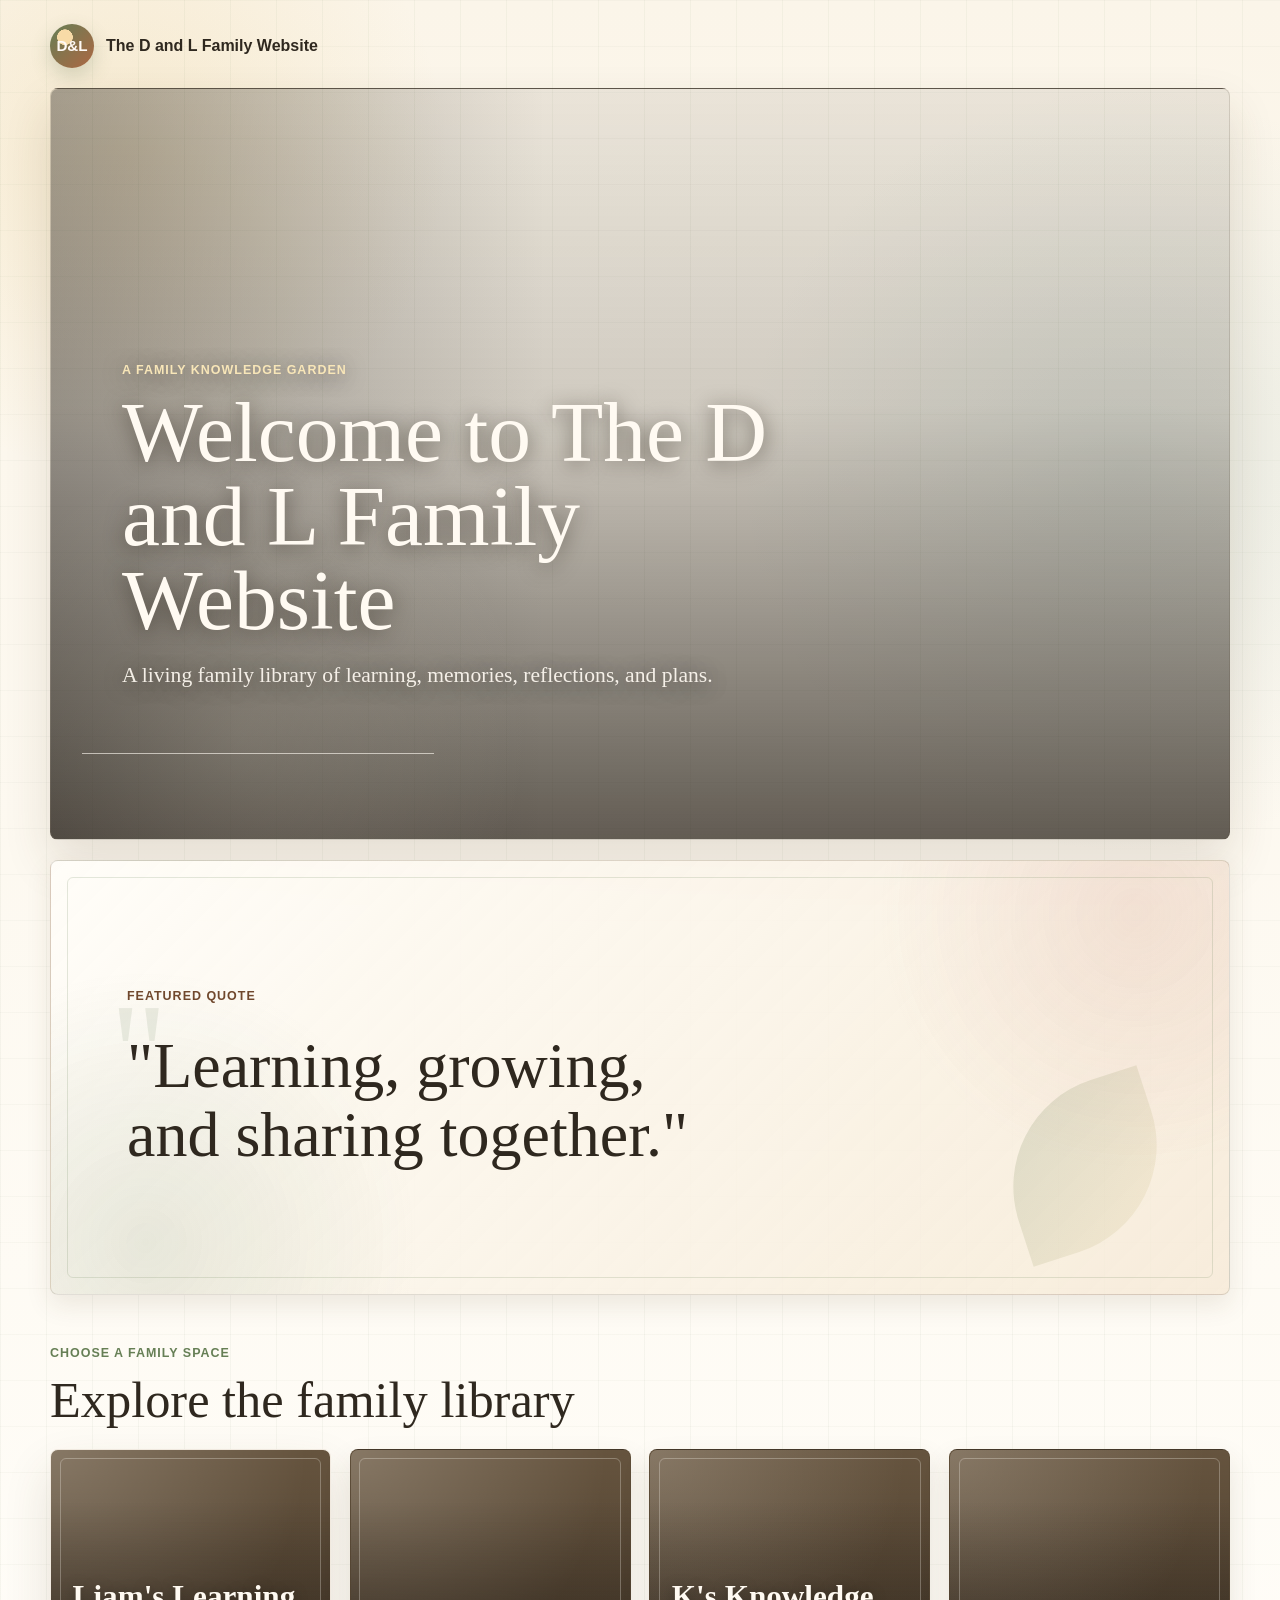
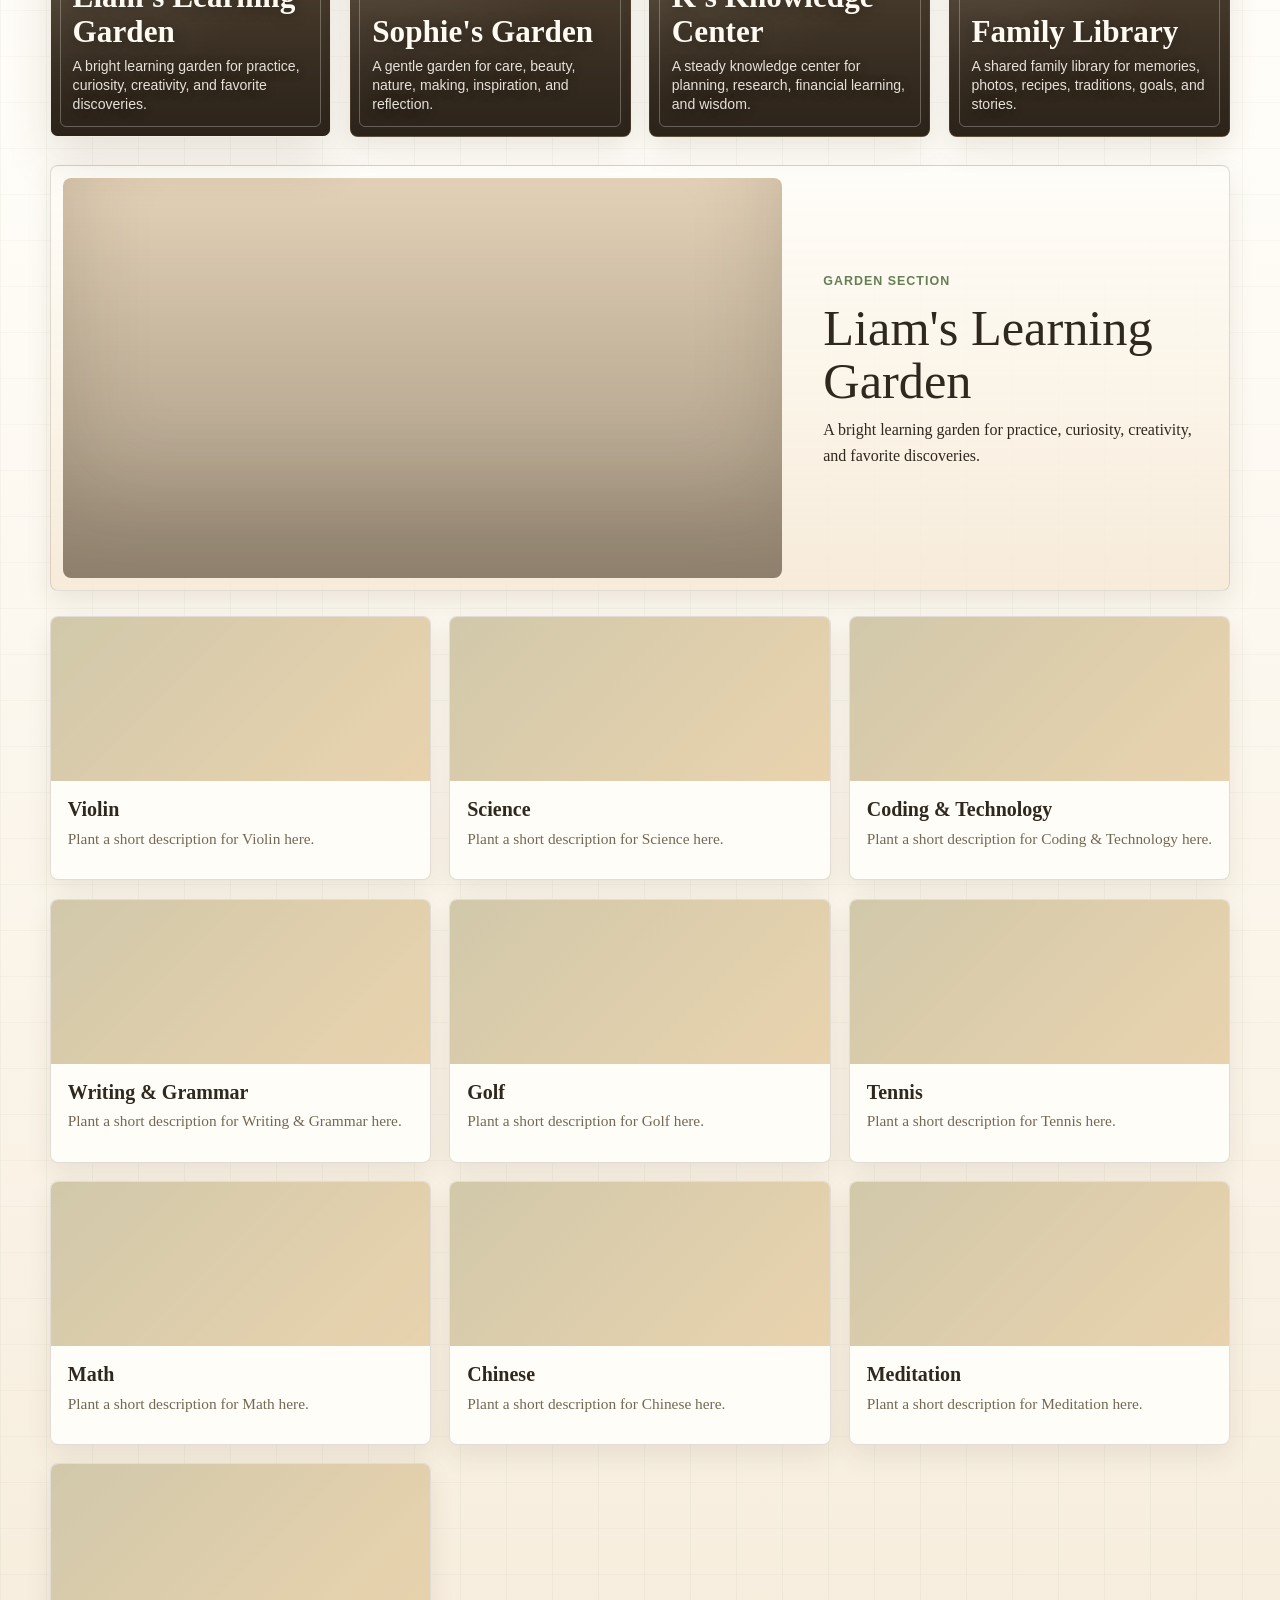
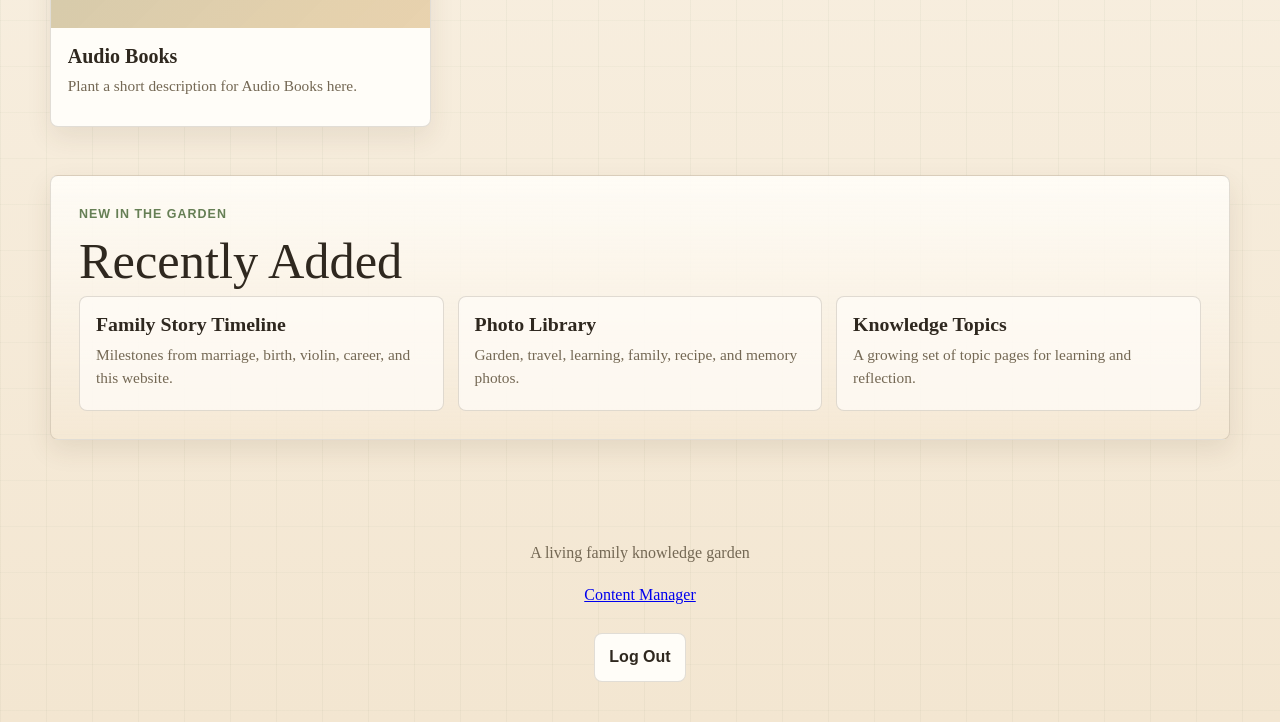
==== index.html @ f442ba1f "Add files via upload" ====
<!DOCTYPE html>
<html lang="en">
<head>
  <meta charset="UTF-8">
  <meta name="viewport" content="width=device-width, initial-scale=1.0">
  <title>The D and L Family Website</title>
  <link rel="stylesheet" href="styles.css">
  <link rel="stylesheet" href="auth.css">
  <script src="auth-config.js" defer></script>
  <script src="auth.js" defer></script>
</head>
<body class="auth-locked">
  <header class="site-header">
    <nav class="top-nav" aria-label="Main navigation">
      <a class="brand" href="#home" aria-label="The D and L Family Website home">
        <span class="brand-mark">D&L</span>
        <span>The D and L Family Website</span>
      </a>
      <button class="nav-toggle" type="button" aria-expanded="false" aria-controls="family-tabs">
        <span class="sr-only">Open family sections</span>
        <span></span>
        <span></span>
        <span></span>
      </button>
    </nav>

    <section class="hero photo-hero" id="home">
      <div class="hero-photo" id="home-hero-photo" role="img" aria-label="Family photo placeholder"></div>
      <div class="hero-copy">
        <p class="eyebrow">A family knowledge garden</p>
        <h1>Welcome to The D and L Family Website</h1>
        <p>
          A living family library of learning, memories, reflections, and plans.
        </p>
      </div>
    </section>
  </header>

  <main>
    <section class="home-notes" aria-label="Family homepage notes">
      <article class="quote-panel">
        <p class="eyebrow">Featured quote</p>
        <blockquote>
          "Learning, growing, and sharing together."
        </blockquote>
      </article>
    </section>

    <section class="family-panel" aria-labelledby="sections-title">
      <div class="section-heading">
        <p class="eyebrow">Choose a family space</p>
        <h2 id="sections-title">Explore the family library</h2>
      </div>

      <div class="tabs" id="family-tabs" role="tablist" aria-label="Family knowledge garden sections"></div>
      <div class="section-banner" id="section-banner">
        <div class="section-banner-photo" id="section-banner-photo" role="img" aria-label="Section image placeholder"></div>
        <div class="section-banner-copy">
          <p class="eyebrow">Garden section</p>
          <h2 id="section-banner-title"></h2>
          <p id="section-banner-intro"></p>
          <p class="section-privacy-note" id="section-banner-note" hidden></p>
        </div>
      </div>
      <div class="topic-grid" id="topic-grid" aria-live="polite"></div>
    </section>

    <section class="home-list-panel recent-panel" aria-labelledby="recent-title">
      <div>
        <p class="eyebrow">New in the garden</p>
        <h2 id="recent-title">Recently Added</h2>
      </div>
      <div class="home-list-grid">
        <article>
          <h3>Family Story Timeline</h3>
          <p>Milestones from marriage, birth, violin, career, and this website.</p>
        </article>
        <article>
          <h3>Photo Library</h3>
          <p>Garden, travel, learning, family, recipe, and memory photos.</p>
        </article>
        <article>
          <h3>Knowledge Topics</h3>
          <p>A growing set of topic pages for learning and reflection.</p>
        </article>
      </div>
    </section>

    <section class="detail-view" id="topic-detail" aria-live="polite" hidden>
      <button class="back-button" id="back-button" type="button">Back to the garden</button>
      <article class="detail-card">
        <div class="topic-detail-hero" id="topic-detail-hero" role="img" aria-label="Topic image placeholder"></div>
        <div class="topic-detail-intro">
          <p class="detail-owner" id="detail-owner"></p>
          <h2 id="detail-title"></h2>
          <p class="detail-updated" id="detail-updated"></p>
          <p id="detail-description"></p>
        </div>

        <div class="resource-layout">
          <section class="resource-section" aria-labelledby="videos-title">
            <h3 id="videos-title">Videos</h3>
            <div class="resource-grid" id="video-list"></div>
          </section>

          <section class="resource-section" aria-labelledby="rednote-title">
            <h3 id="rednote-title">RedNote / Xiaohongshu Posts</h3>
            <div class="resource-grid" id="rednote-list"></div>
          </section>

          <section class="resource-section" aria-labelledby="pdfs-title">
            <h3 id="pdfs-title">PDFs</h3>
            <div class="resource-grid" id="pdf-list"></div>
          </section>

          <section class="resource-section" aria-labelledby="photos-title">
            <h3 id="photos-title">Photos</h3>
            <div class="resource-grid" id="photo-list"></div>
          </section>

          <section class="resource-section" aria-labelledby="links-title">
            <h3 id="links-title">External Links</h3>
            <div class="resource-grid" id="link-list"></div>
          </section>

          <section class="resource-section timeline-section" id="timeline-section" aria-labelledby="timeline-title" hidden>
            <h3 id="timeline-title">Family Timeline</h3>
            <div class="timeline-list" id="timeline-list"></div>
          </section>

          <section class="resource-section notes-section" aria-labelledby="notes-title">
            <h3 id="notes-title">Personal Notes</h3>
            <div id="notes-list"></div>
          </section>
        </div>
      </article>
    </section>
  </main>

  <footer class="site-footer">
    <p>A living family knowledge garden</p>
    <p><a href="content-manager.html">Content Manager</a></p>
    <button class="logout-button" type="button" data-logout>Log Out</button>
  </footer>

  <script src="app.js"></script>
</body>
</html>
---- styles.css ----
:root {
  --bg: #fbf5e9;
  --surface: #fffdf8;
  --surface-soft: #f5e8d4;
  --ink: #2f281f;
  --muted: #746854;
  --accent: #ad6743;
  --accent-dark: #70482d;
  --leaf: #667f55;
  --moss: #9bad80;
  --pond: #779f9d;
  --blossom: #cf9289;
  --sun: #dfb65c;
  --line: rgba(72, 56, 37, 0.16);
  --shadow: 0 22px 48px rgba(76, 54, 31, 0.14);
  --shadow-soft: 0 10px 26px rgba(76, 54, 31, 0.1);
  --radius: 8px;
  --max-width: 1180px;
  --serif: Georgia, "Times New Roman", serif;
  --sans: "Segoe UI", Arial, sans-serif;
}

* {
  box-sizing: border-box;
}

html {
  scroll-behavior: smooth;
}

body {
  margin: 0;
  background:
    linear-gradient(90deg, rgba(102, 127, 85, 0.055) 1px, transparent 1px),
    linear-gradient(180deg, rgba(102, 127, 85, 0.04) 1px, transparent 1px),
    radial-gradient(circle at 10% 4%, rgba(223, 182, 92, 0.2), transparent 20rem),
    radial-gradient(circle at 88% 12%, rgba(119, 159, 157, 0.16), transparent 24rem),
    linear-gradient(180deg, #fbf5e9 0%, #fffdf8 44%, #f3e6d1 100%);
  background-size: 46px 46px, 46px 46px, auto, auto, auto;
  color: var(--ink);
  font-family: var(--serif);
  line-height: 1.65;
  text-rendering: optimizeLegibility;
}

button,
a {
  font: inherit;
}

button {
  cursor: pointer;
}

button:focus-visible,
a:focus-visible {
  outline: 3px solid rgba(223, 182, 92, 0.72);
  outline-offset: 3px;
}

.sr-only {
  position: absolute;
  width: 1px;
  height: 1px;
  padding: 0;
  margin: -1px;
  overflow: hidden;
  clip: rect(0, 0, 0, 0);
  white-space: nowrap;
  border: 0;
}

.site-header {
  padding: clamp(0.85rem, 2.5vw, 1.35rem);
}

.top-nav {
  width: min(100%, var(--max-width));
  margin: 0 auto;
  display: flex;
  align-items: center;
  justify-content: space-between;
  gap: 1rem;
}

.brand {
  display: inline-flex;
  align-items: center;
  gap: 0.75rem;
  color: var(--ink);
  font-family: var(--sans);
  font-weight: 800;
  text-decoration: none;
  letter-spacing: 0;
}

.brand-mark {
  display: grid;
  place-items: center;
  width: 2.75rem;
  height: 2.75rem;
  border-radius: 50%;
  background:
    radial-gradient(circle at 34% 30%, #f8dba7 0 18%, transparent 19%),
    linear-gradient(135deg, var(--leaf), var(--accent));
  color: #fffaf6;
  letter-spacing: 0;
  box-shadow: 0 8px 20px rgba(89, 112, 76, 0.24);
  font-family: var(--sans);
  font-size: 0.95rem;
}

.nav-toggle {
  display: none;
  width: 2.75rem;
  height: 2.75rem;
  border: 1px solid var(--line);
  border-radius: var(--radius);
  background: var(--surface);
  padding: 0.65rem;
}

.nav-toggle span:not(.sr-only) {
  display: block;
  height: 2px;
  margin: 0.26rem 0;
  background: var(--ink);
}

.hero {
  width: min(100%, var(--max-width));
  margin: clamp(0.75rem, 2vw, 1.25rem) auto 0;
  position: relative;
  padding: 0 0 clamp(2.25rem, 6vw, 3.4rem);
}

.photo-hero {
  min-height: clamp(32rem, 74vw, 47rem);
  display: grid;
  align-items: end;
}

.hero-photo {
  position: absolute;
  inset: 0 0 clamp(2.25rem, 6vw, 3.4rem);
  min-height: 100%;
  border: 1px solid var(--line);
  border-radius: var(--radius);
  background:
    linear-gradient(135deg, rgba(109, 138, 95, 0.26), rgba(229, 184, 95, 0.22)),
    linear-gradient(180deg, #f7ebd9, #fffdf8);
  background-position: center;
  background-size: cover;
  box-shadow: var(--shadow);
  overflow: hidden;
}

.hero-photo::after {
  content: "";
  position: absolute;
  inset: 0;
  background:
    linear-gradient(90deg, rgba(27, 22, 17, 0.32), transparent 42%),
    radial-gradient(circle at 16% 86%, rgba(255, 246, 226, 0.18), transparent 18rem);
  pointer-events: none;
}

.hero-copy {
  max-width: 880px;
  position: relative;
  z-index: 1;
  padding: clamp(2.1rem, 6vw, 4.5rem);
}

.hero-copy::before {
  content: "";
  position: absolute;
  inset: auto 0 clamp(1.2rem, 3vw, 2rem) clamp(1.2rem, 3vw, 2rem);
  width: min(22rem, 45vw);
  height: 1px;
  background: rgba(255, 250, 242, 0.62);
}

.eyebrow {
  margin: 0 0 0.65rem;
  color: var(--leaf);
  font-family: var(--sans);
  font-size: 0.78rem;
  font-weight: 800;
  letter-spacing: 0.08em;
  text-transform: uppercase;
}

h1,
h2,
h3,
p {
  margin-top: 0;
}

h1 {
  margin-bottom: 1rem;
  font-size: clamp(2.35rem, 7vw, 5.35rem);
  line-height: 0.98;
  max-width: 850px;
  font-weight: 500;
}

h2 {
  margin-bottom: 0.45rem;
  font-size: clamp(1.8rem, 5vw, 3.15rem);
  line-height: 1.05;
  font-weight: 500;
}

h3 {
  margin-bottom: 1rem;
  font-size: 1.24rem;
  line-height: 1.2;
  font-weight: 600;
}

.hero p:last-child,
.section-heading p:last-child {
  color: var(--muted);
  font-size: 1.05rem;
}

.photo-hero .eyebrow,
.photo-hero h1,
.photo-hero p {
  color: #fffaf2;
  text-shadow: 0 3px 20px rgba(35, 27, 18, 0.55);
}

.photo-hero .eyebrow {
  color: #f8e6b8;
}

.photo-hero p:last-child {
  max-width: 620px;
  color: rgba(255, 250, 242, 0.92);
  font-size: clamp(1.05rem, 2vw, 1.35rem);
  line-height: 1.55;
}

main {
  padding: 0 clamp(1rem, 3vw, 1.75rem) 3.75rem;
}

.family-panel,
.detail-view,
.home-notes,
.recent-panel {
  width: min(100%, var(--max-width));
  margin: 0 auto;
}

.home-notes {
  display: grid;
  gap: clamp(1rem, 2.6vw, 1.35rem);
  margin-bottom: clamp(2rem, 5vw, 3rem);
}

.quote-panel,
.home-list-panel {
  border: 1px solid var(--line);
  border-radius: var(--radius);
  background:
    linear-gradient(180deg, rgba(255, 253, 248, 0.92), rgba(245, 232, 212, 0.66));
  box-shadow: var(--shadow-soft);
}

.quote-panel {
  padding: clamp(2rem, 6vw, 4.75rem);
  position: relative;
  overflow: hidden;
  background:
    radial-gradient(circle at 92% 12%, rgba(207, 146, 137, 0.18), transparent 16rem),
    radial-gradient(circle at 8% 88%, rgba(102, 127, 85, 0.14), transparent 17rem),
    linear-gradient(135deg, rgba(255, 253, 248, 0.98), rgba(245, 232, 212, 0.78));
  min-height: clamp(18rem, 34vw, 28rem);
  display: grid;
  align-content: center;
}

.quote-panel::before {
  content: "";
  position: absolute;
  inset: clamp(0.7rem, 1.8vw, 1rem);
  border: 1px solid rgba(102, 127, 85, 0.18);
  border-radius: calc(var(--radius) - 2px);
  pointer-events: none;
}

.quote-panel::after {
  content: "";
  position: absolute;
  right: clamp(1.25rem, 5vw, 4rem);
  bottom: clamp(1rem, 4vw, 3rem);
  width: clamp(5.5rem, 14vw, 10rem);
  height: clamp(5.5rem, 14vw, 10rem);
  border-radius: 70% 0 70% 0;
  background:
    linear-gradient(135deg, rgba(102, 127, 85, 0.2), rgba(223, 182, 92, 0.1));
  transform: rotate(-18deg);
  pointer-events: none;
}

.quote-panel .eyebrow {
  margin-bottom: clamp(1rem, 2.5vw, 1.5rem);
  color: var(--accent-dark);
  position: relative;
  z-index: 1;
}

.quote-panel blockquote {
  margin: 0;
  max-width: 930px;
  color: var(--ink);
  font-size: clamp(2.05rem, 5vw, 4.35rem);
  line-height: 1.08;
  font-weight: 500;
  position: relative;
  z-index: 1;
  text-wrap: balance;
}

.quote-panel blockquote::before {
  content: "“";
  position: absolute;
  left: -0.12em;
  top: -0.34em;
  color: rgba(102, 127, 85, 0.12);
  font-size: 2.2em;
  line-height: 1;
  z-index: -1;
}

.quote-panel blockquote::before {
  content: "\"";
}

.home-list-panel {
  padding: clamp(1.15rem, 3vw, 1.75rem);
}

.recent-panel {
  margin-top: clamp(2rem, 5vw, 3rem);
}

.home-list-grid {
  display: grid;
  gap: 0.85rem;
}

.home-list-grid article {
  min-height: 7.2rem;
  padding: 1rem;
  border: 1px solid var(--line);
  border-radius: var(--radius);
  background: rgba(255, 253, 248, 0.72);
  transition: transform 180ms ease, box-shadow 180ms ease;
}

.home-list-grid article:hover {
  transform: translateY(-2px);
  box-shadow: 0 10px 20px rgba(76, 54, 31, 0.08);
}

.home-list-grid h3 {
  margin-bottom: 0.4rem;
}

.home-list-grid p {
  margin-bottom: 0;
  color: var(--muted);
  font-size: 0.96rem;
  line-height: 1.5;
}

.section-heading {
  margin-bottom: 1.35rem;
  max-width: 780px;
}

.tabs {
  display: grid;
  grid-template-columns: repeat(2, 1fr);
  gap: clamp(0.85rem, 2vw, 1.15rem);
  margin-bottom: clamp(1.25rem, 3vw, 1.8rem);
}

.section-banner {
  display: grid;
  gap: 1.05rem;
  margin-bottom: clamp(1.15rem, 3vw, 1.55rem);
  padding: 0.75rem;
  border: 1px solid var(--line);
  border-radius: var(--radius);
  background:
    linear-gradient(180deg, rgba(255, 253, 248, 0.94), rgba(245, 232, 212, 0.8));
  box-shadow: var(--shadow-soft);
}

.section-banner-photo {
  min-height: clamp(14rem, 34vw, 25rem);
  border-radius: var(--radius);
  background:
    linear-gradient(135deg, rgba(109, 138, 95, 0.24), rgba(229, 184, 95, 0.2)),
    #ead8bd;
  background-position: center;
  background-size: cover;
  box-shadow: inset 0 -80px 90px rgba(42, 32, 22, 0.18);
}

.section-banner-copy {
  padding: 0.35rem 0.35rem 0.5rem;
}

.section-banner-copy h2 {
  margin-bottom: 0.55rem;
}

.section-banner-copy p:last-child {
  color: var(--muted);
  margin-bottom: 0;
}

.section-privacy-note {
  margin-top: 1rem;
  padding: 0.85rem 1rem;
  border-left: 3px solid rgba(102, 127, 85, 0.5);
  background: rgba(255, 253, 248, 0.68);
  color: var(--muted);
  font-family: var(--sans);
  font-size: 0.94rem;
  line-height: 1.55;
}

.tab-button {
  min-height: clamp(13rem, 29vw, 18rem);
  border: 1px solid var(--line);
  border-radius: var(--radius);
  background:
    linear-gradient(145deg, rgba(255, 253, 248, 0.92), rgba(247, 235, 217, 0.72));
  background-color: #6d5a43;
  background-position: center;
  background-size: cover;
  color: #fffaf2;
  padding: clamp(1rem, 2.4vw, 1.35rem);
  position: relative;
  overflow: hidden;
  text-align: left;
  display: grid;
  align-content: end;
  box-shadow: 0 12px 28px rgba(76, 54, 31, 0.12);
  transition: transform 220ms ease, border-color 220ms ease, box-shadow 220ms ease, filter 220ms ease;
}

.tab-button::before {
  content: "";
  position: absolute;
  inset: 0;
  background:
    linear-gradient(180deg, transparent 18%, rgba(34, 27, 20, 0.7)),
    radial-gradient(circle at top left, rgba(255, 249, 239, 0.22), transparent 16rem);
  pointer-events: none;
}

.tab-button::after {
  content: "";
  position: absolute;
  inset: 0.55rem;
  border: 1px solid rgba(255, 250, 242, 0.28);
  border-radius: calc(var(--radius) - 2px);
  pointer-events: none;
}

.tab-button strong {
  display: block;
  position: relative;
  font-size: clamp(1.32rem, 2.5vw, 1.95rem);
  line-height: 1.1;
  text-shadow: 0 2px 14px rgba(0, 0, 0, 0.35);
  font-weight: 600;
}

.tab-button small {
  display: block;
  position: relative;
  margin-top: 0.5rem;
  color: rgba(255, 250, 242, 0.88);
  font-family: var(--sans);
  font-size: 0.88rem;
  line-height: 1.35;
  text-shadow: 0 2px 12px rgba(0, 0, 0, 0.35);
}

.tab-button:hover,
.tab-button:focus-visible {
  transform: translateY(-4px);
  box-shadow: var(--shadow);
  filter: saturate(1.05);
}

.tab-button.active {
  border-color: rgba(255, 249, 239, 0.92);
  box-shadow: var(--shadow);
}

.topic-grid {
  display: grid;
  gap: clamp(0.9rem, 2vw, 1.15rem);
  animation: fadeIn 260ms ease;
}

.topic-card,
.placeholder-card {
  border: 1px solid var(--line);
  border-radius: var(--radius);
  background: var(--surface);
}

.topic-card {
  width: 100%;
  min-height: 16.5rem;
  padding: 0;
  color: var(--ink);
  position: relative;
  overflow: hidden;
  text-align: left;
  display: grid;
  grid-template-rows: 10.25rem 1fr;
  box-shadow: 0 11px 26px rgba(76, 54, 31, 0.09);
  transition: transform 220ms ease, box-shadow 220ms ease, border-color 220ms ease;
}

.topic-card:hover,
.topic-card:focus-visible {
  transform: translateY(-5px);
  border-color: rgba(127, 151, 121, 0.55);
  box-shadow: var(--shadow);
}

.topic-card h3 {
  margin-bottom: 0.35rem;
  font-size: 1.25rem;
}

.topic-card p {
  margin: 0;
  color: var(--muted);
  font-size: 0.96rem;
  line-height: 1.5;
}

.topic-thumb {
  min-height: 10.25rem;
  background:
    linear-gradient(135deg, rgba(109, 138, 95, 0.2), rgba(229, 184, 95, 0.16)),
    #ead8bd;
  background-position: center;
  background-size: cover;
  transition: transform 280ms ease, filter 280ms ease;
}

.topic-card:hover .topic-thumb,
.topic-card:focus-visible .topic-thumb {
  transform: scale(1.035);
  filter: saturate(1.04);
}

.topic-copy {
  display: block;
  padding: 1rem 1.05rem 1.1rem;
}

.detail-view {
  margin-top: clamp(1.35rem, 3vw, 2rem);
  animation: slideUp 280ms ease;
}

.back-button {
  margin-bottom: 1rem;
  border: 1px solid var(--line);
  border-radius: var(--radius);
  background: #fffdf8;
  color: var(--ink);
  font-family: var(--sans);
  font-weight: 700;
  padding: 0.7rem 0.95rem;
  box-shadow: 0 8px 18px rgba(76, 54, 31, 0.08);
  transition: background 180ms ease, transform 180ms ease, box-shadow 180ms ease;
}

.back-button:hover,
.back-button:focus-visible {
  background: var(--surface-soft);
  transform: translateX(-3px);
  box-shadow: var(--shadow-soft);
}

.detail-card {
  border: 1px solid var(--line);
  border-radius: var(--radius);
  background:
    linear-gradient(180deg, rgba(255, 253, 248, 0.94), rgba(255, 249, 239, 0.9));
  box-shadow: var(--shadow);
  position: relative;
  overflow: hidden;
  padding: clamp(1rem, 4vw, 2.15rem);
}

.detail-card::before {
  content: "";
  position: absolute;
  inset: 0 auto 0 0;
  width: 0.45rem;
  background: linear-gradient(180deg, var(--leaf), var(--sun), var(--blossom));
}

.detail-card > * {
  position: relative;
}

.topic-detail-hero {
  min-height: clamp(16rem, 38vw, 30rem);
  margin: calc(clamp(1rem, 4vw, 2.15rem) * -1) calc(clamp(1rem, 4vw, 2.15rem) * -1) clamp(1.3rem, 3vw, 1.8rem);
  border-bottom: 1px solid var(--line);
  background:
    linear-gradient(135deg, rgba(109, 138, 95, 0.22), rgba(229, 184, 95, 0.16)),
    #ead8bd;
  background-position: center;
  background-size: cover;
  box-shadow: inset 0 -100px 110px rgba(42, 32, 22, 0.2);
}

.topic-detail-intro {
  max-width: 780px;
}

.detail-owner {
  color: var(--leaf);
  font-family: var(--sans);
  font-weight: 800;
  letter-spacing: 0.08em;
  text-transform: uppercase;
  margin-bottom: 0.35rem;
}

.detail-updated {
  margin: -0.15rem 0 0.85rem;
  color: var(--muted);
  font-family: var(--sans);
  font-size: 0.86rem;
  font-weight: 700;
  letter-spacing: 0.02em;
}

.resource-layout {
  display: grid;
  gap: clamp(1.05rem, 2.4vw, 1.35rem);
  margin-top: clamp(1.5rem, 4vw, 2.1rem);
}

.resource-section {
  padding-top: 1.1rem;
  border-top: 1px solid var(--line);
}

.resource-section h3 {
  display: inline-flex;
  align-items: center;
  gap: 0.5rem;
}

.resource-section h3::before {
  content: "";
  width: 0.85rem;
  height: 0.85rem;
  border-radius: 80% 0 80% 0;
  background: var(--moss);
  transform: rotate(-22deg);
}

.resource-grid {
  display: grid;
  gap: 0.9rem;
}

#photo-list {
  gap: 1rem;
}

.placeholder-card {
  min-height: 5.75rem;
  padding: 1rem;
  background:
    linear-gradient(180deg, #fffdf8 0%, #fff8ed 100%);
  position: relative;
  overflow: hidden;
  box-shadow: 0 8px 18px rgba(76, 54, 31, 0.07);
}

.placeholder-card strong {
  display: block;
  margin-bottom: 0.35rem;
}

.placeholder-card::after {
  content: "";
  position: absolute;
  right: -0.6rem;
  bottom: -0.75rem;
  width: 4rem;
  height: 4rem;
  border: 1px solid rgba(109, 138, 95, 0.16);
  border-radius: 50%;
}

.placeholder-card a {
  display: block;
  margin-top: 0.35rem;
  color: var(--accent-dark);
  font-weight: 700;
  overflow-wrap: anywhere;
}

.video-card {
  display: grid;
  gap: 0.75rem;
}

.video-frame {
  width: 100%;
  aspect-ratio: 16 / 9;
  border-radius: var(--radius);
  overflow: hidden;
  background: #2f2a22;
}

.video-frame iframe {
  width: 100%;
  height: 100%;
  border: 0;
  display: block;
}

.photo-card {
  display: grid;
  gap: 0.65rem;
}

.photo-card img {
  width: 100%;
  aspect-ratio: 4 / 3;
  object-fit: cover;
  border-radius: var(--radius);
  border: 1px solid var(--line);
}

.gallery-card {
  min-height: auto;
  padding: 0.72rem;
  border: 1px solid var(--line);
  border-radius: var(--radius);
  background: #fffdf8;
  box-shadow: 0 12px 24px rgba(91, 67, 38, 0.09);
  transition: transform 200ms ease, box-shadow 200ms ease;
}

.gallery-card:hover {
  transform: translateY(-3px);
  box-shadow: var(--shadow-soft);
}

.gallery-card img {
  aspect-ratio: 5 / 4;
}

.placeholder-label {
  display: block;
  color: var(--muted);
  font-family: var(--sans);
  font-size: 0.9rem;
}

.notes-list {
  display: grid;
  gap: 0.75rem;
  margin: 0;
  padding-left: 1.15rem;
}

.notes-list li::marker {
  color: var(--leaf);
}

.timeline-list {
  display: grid;
  gap: 0.85rem;
}

.timeline-item {
  display: grid;
  grid-template-columns: 4.25rem 1fr;
  gap: 0.9rem;
  align-items: start;
  padding: 0.95rem;
  border: 1px solid var(--line);
  border-radius: var(--radius);
  background: rgba(255, 253, 248, 0.78);
  box-shadow: 0 8px 18px rgba(76, 54, 31, 0.06);
}

.timeline-item time {
  color: var(--accent-dark);
  font-family: var(--sans);
  font-weight: 800;
}

.timeline-item p {
  margin: 0;
}

.site-footer {
  padding: 2.5rem 1rem;
  color: var(--muted);
  text-align: center;
}

.is-fading {
  animation: fadeIn 220ms ease;
}

@keyframes fadeIn {
  from {
    opacity: 0;
    transform: translateY(6px);
  }

  to {
    opacity: 1;
    transform: translateY(0);
  }
}

@keyframes slideUp {
  from {
    opacity: 0;
    transform: translateY(14px);
  }

  to {
    opacity: 1;
    transform: translateY(0);
  }
}

@media (min-width: 620px) {
  .site-header {
    padding: 1.25rem 1.5rem;
  }

  main {
    padding-inline: 1.5rem;
  }

  .topic-grid {
    grid-template-columns: repeat(2, minmax(0, 1fr));
  }

  .resource-grid {
    grid-template-columns: repeat(2, minmax(0, 1fr));
  }

  #photo-list {
    grid-template-columns: repeat(2, minmax(0, 1fr));
  }

  .home-list-grid {
    grid-template-columns: repeat(3, minmax(0, 1fr));
  }
}

@media (min-width: 920px) {
  .site-header {
    padding-top: 1.5rem;
  }

  .tabs {
    grid-template-columns: repeat(4, minmax(0, 1fr));
  }

  .topic-grid {
    grid-template-columns: repeat(3, minmax(0, 1fr));
  }

  .section-banner {
    grid-template-columns: minmax(0, 1.55fr) minmax(20rem, 0.9fr);
    align-items: stretch;
  }

  .section-banner-copy {
    display: grid;
    align-content: center;
    padding: 1.5rem;
  }

  .resource-layout {
    grid-template-columns: repeat(2, minmax(0, 1fr));
  }

  #photo-list {
    grid-template-columns: repeat(3, minmax(0, 1fr));
  }

  .notes-section,
  .timeline-section {
    grid-column: 1 / -1;
  }
}

@media (max-width: 540px) {
  body {
    background-size: 34px 34px, 34px 34px, auto, auto, auto;
  }

  .brand span:last-child {
    max-width: 11.5rem;
    line-height: 1.2;
  }

  .photo-hero {
    min-height: 30rem;
  }

  .hero {
    padding-bottom: 2.2rem;
  }

  .hero-photo {
    bottom: 2.2rem;
    min-height: 100%;
  }

  .hero-copy {
    padding: 1.35rem;
  }

  .hero-copy::before {
    left: 1.35rem;
    bottom: 0.85rem;
    width: 12rem;
  }

  .quote-panel {
    min-height: 17rem;
    padding: 1.6rem;
  }

  .quote-panel blockquote {
    font-size: clamp(1.9rem, 10vw, 3rem);
  }

  h1 {
    font-size: clamp(2.1rem, 13vw, 3.65rem);
  }

  .tabs {
    grid-template-columns: 1fr;
  }

  .tab-button {
    min-height: 13rem;
  }

  .tab-button small {
    max-width: 18rem;
  }

  .timeline-item {
    grid-template-columns: 1fr;
    gap: 0.25rem;
  }

  .topic-card {
    min-height: 15.5rem;
    grid-template-rows: 9.6rem 1fr;
  }

  .topic-thumb {
    min-height: 9.6rem;
  }

  .section-banner {
    padding: 0.6rem;
  }

  .section-banner-photo {
    min-height: 13rem;
  }

  .topic-detail-hero {
    min-height: 15rem;
  }
}

@media (min-width: 620px) and (max-width: 919px) {
  .tabs {
    grid-template-columns: repeat(2, minmax(0, 1fr));
  }

  .tab-button {
    min-height: 15rem;
  }

  .section-banner {
    grid-template-columns: minmax(0, 1.2fr) minmax(15rem, 0.9fr);
    align-items: stretch;
  }

  .section-banner-copy {
    display: grid;
    align-content: center;
    padding: 1.1rem;
  }
}

@media (prefers-reduced-motion: reduce) {
  *,
  *::before,
  *::after {
    scroll-behavior: auto !important;
    animation-duration: 1ms !important;
    transition-duration: 1ms !important;
  }
}
---- auth.css ----
body.auth-locked > *:not(.password-gate) {
  display: none !important;
}

.password-gate {
  min-height: 100vh;
  display: grid;
  place-items: center;
  padding: 1.25rem;
  background:
    radial-gradient(circle at 12% 12%, rgba(223, 182, 92, 0.18), transparent 18rem),
    radial-gradient(circle at 88% 18%, rgba(102, 127, 85, 0.16), transparent 22rem),
    linear-gradient(180deg, #fbf5e9 0%, #fffdf8 52%, #f3e6d1 100%);
  color: #2f281f;
  font-family: Georgia, "Times New Roman", serif;
}

.password-card {
  width: min(100%, 28rem);
  border: 1px solid rgba(72, 56, 37, 0.16);
  border-radius: 8px;
  background: rgba(255, 253, 248, 0.94);
  box-shadow: 0 22px 48px rgba(76, 54, 31, 0.14);
  padding: clamp(1.4rem, 5vw, 2.25rem);
}

.password-card h1 {
  margin: 0 0 0.75rem;
  font-size: clamp(1.8rem, 7vw, 2.7rem);
  font-weight: 500;
  line-height: 1.05;
}

.password-card p {
  margin: 0 0 1.1rem;
  color: #746854;
  line-height: 1.55;
}

.password-card label {
  display: grid;
  gap: 0.45rem;
  color: #2f281f;
  font-family: "Segoe UI", Arial, sans-serif;
  font-weight: 800;
}

.password-card input {
  width: 100%;
  border: 1px solid rgba(72, 56, 37, 0.18);
  border-radius: 8px;
  background: #fffdf8;
  color: #2f281f;
  font: inherit;
  padding: 0.85rem;
}

.password-card button {
  width: 100%;
  margin-top: 1rem;
  border: 1px solid rgba(72, 56, 37, 0.16);
  border-radius: 8px;
  background: #667f55;
  color: #fffaf2;
  cursor: pointer;
  font-family: "Segoe UI", Arial, sans-serif;
  font-weight: 800;
  padding: 0.9rem 1rem;
}

.logout-button {
  border: 1px solid rgba(72, 56, 37, 0.16);
  border-radius: 8px;
  background: #fffdf8;
  color: #2f281f;
  cursor: pointer;
  font-family: "Segoe UI", Arial, sans-serif;
  font-weight: 800;
  margin-top: 0.5rem;
  padding: 0.65rem 0.9rem;
}

.logout-button:hover,
.logout-button:focus-visible {
  background: #f5e8d4;
}

.password-error {
  min-height: 1.4rem;
  margin-top: 0.8rem !important;
  color: #ad6743 !important;
  font-family: "Segoe UI", Arial, sans-serif;
  font-size: 0.92rem;
  font-weight: 800;
}
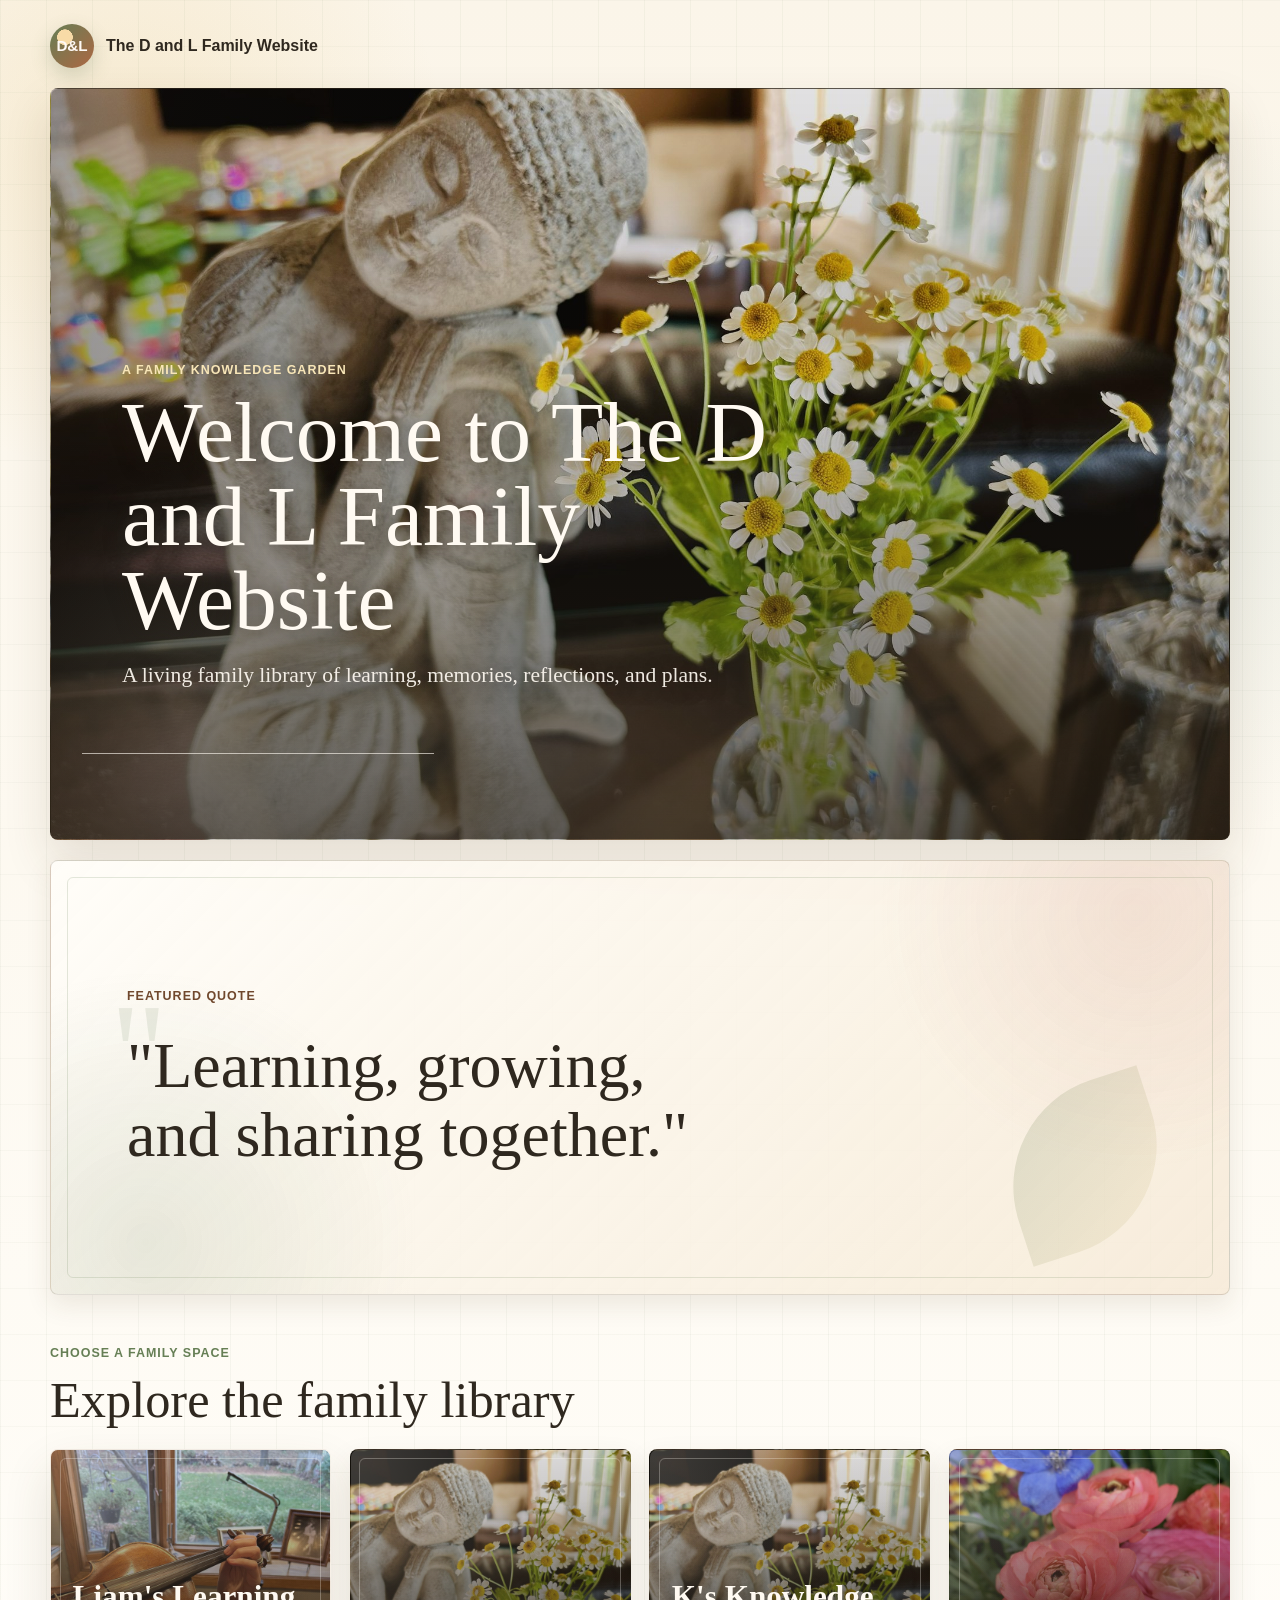
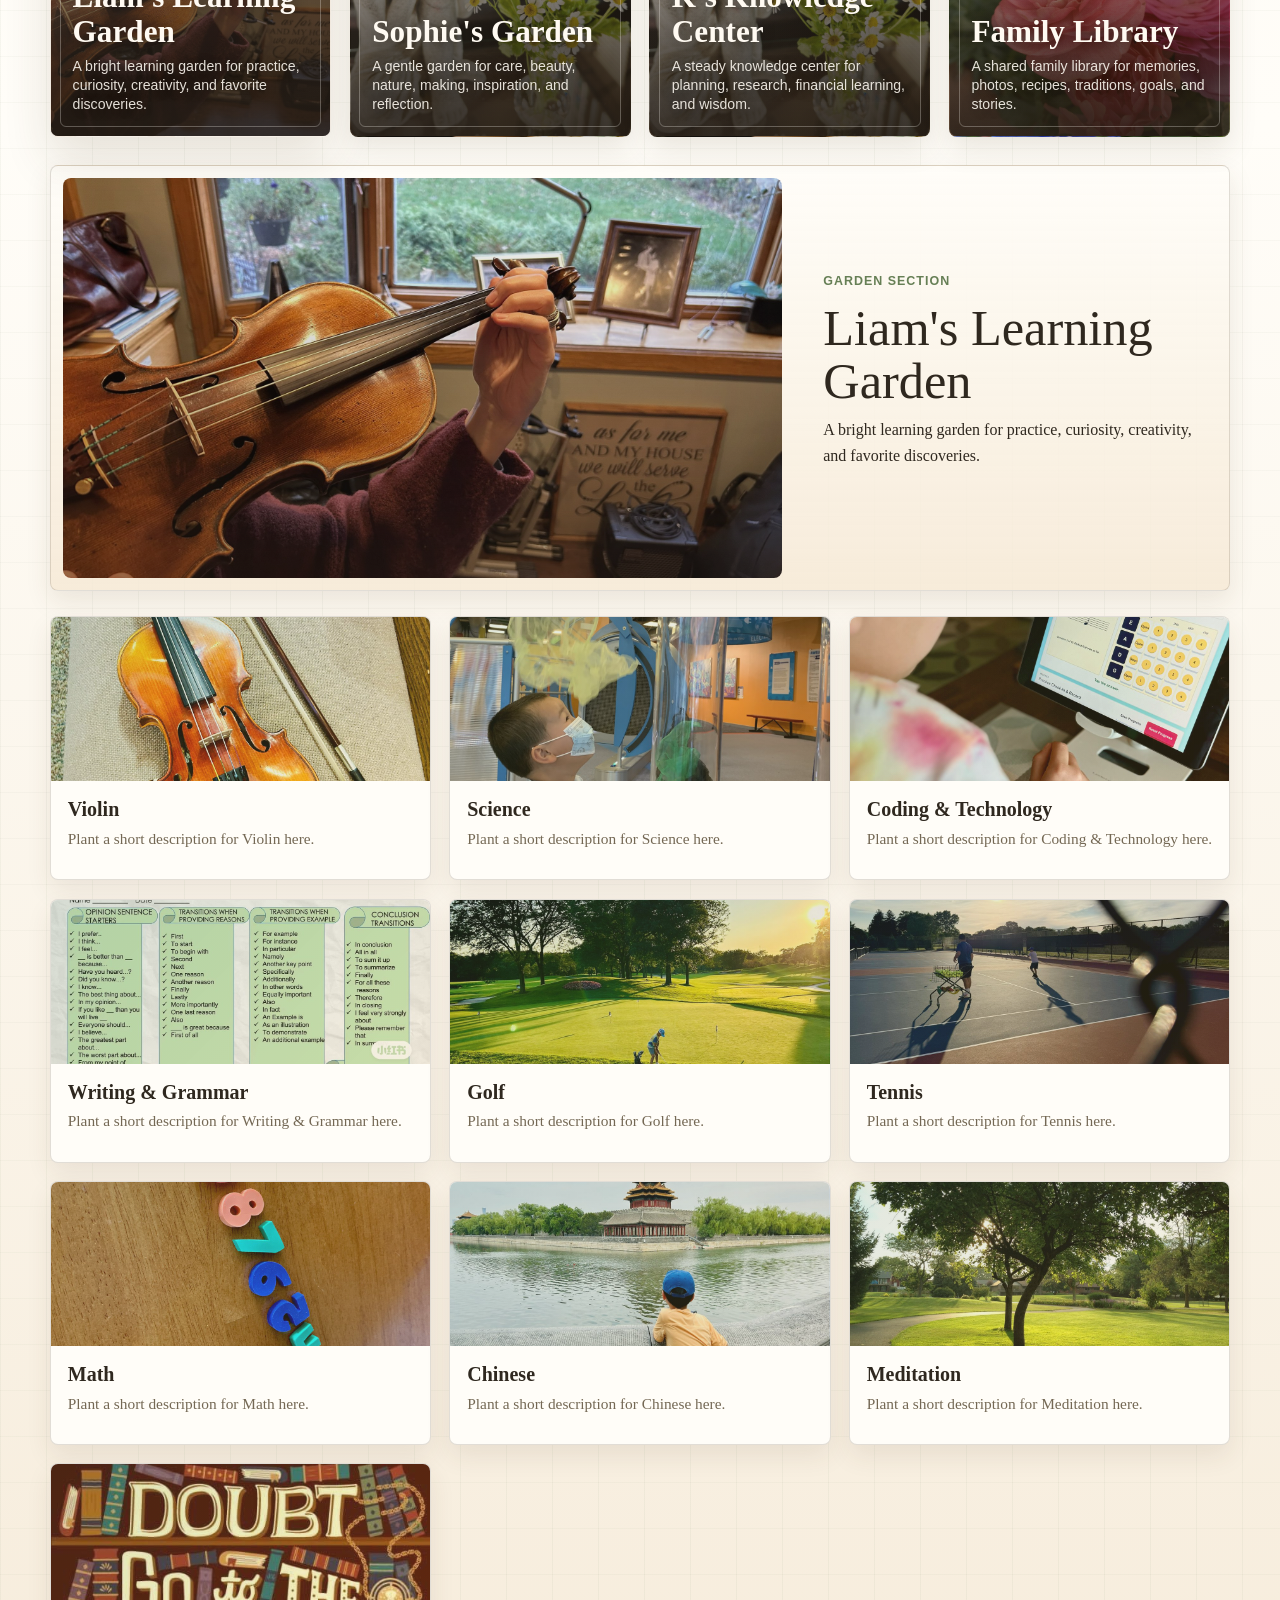
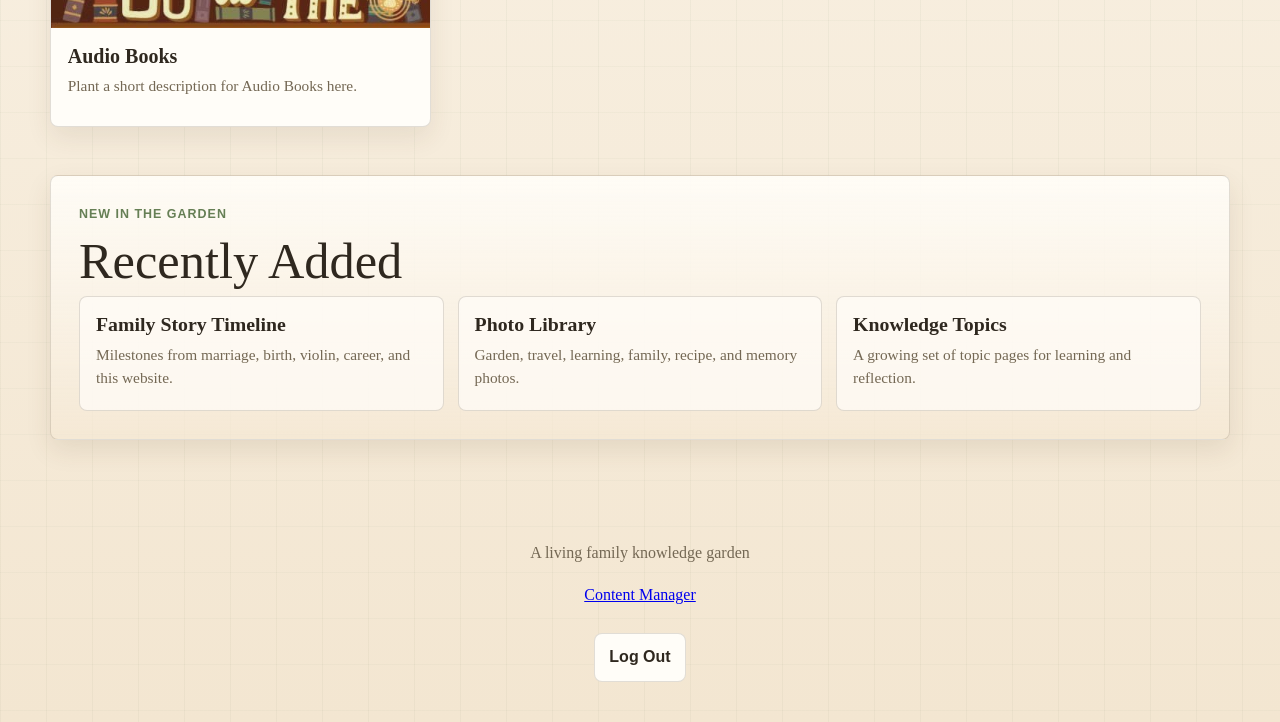
==== commit 03e53bf7: "Add files via upload" ====
--- a/index.html
+++ b/index.html
@@ -95,6 +95,9 @@
           <h2 id="detail-title"></h2>
           <p class="detail-updated" id="detail-updated"></p>
           <p id="detail-description"></p>
+          <p class="under-construction-note" id="under-construction-note" hidden>
+            This garden bed is still growing. More content will be added soon.
+          </p>
         </div>
 
         <div class="resource-layout">
--- a/styles.css
+++ b/styles.css
@@ -438,6 +438,19 @@
   line-height: 1.55;
 }
 
+.under-construction-note {
+  margin: 1rem 0 0;
+  padding: 0.9rem 1rem;
+  border: 1px solid rgba(102, 127, 85, 0.2);
+  border-left: 3px solid rgba(173, 103, 67, 0.45);
+  border-radius: var(--radius);
+  background: rgba(245, 232, 212, 0.52);
+  color: var(--muted);
+  font-family: var(--sans);
+  font-size: 0.95rem;
+  line-height: 1.55;
+}
+
 .tab-button {
   min-height: clamp(13rem, 29vw, 18rem);
   border: 1px solid var(--line);
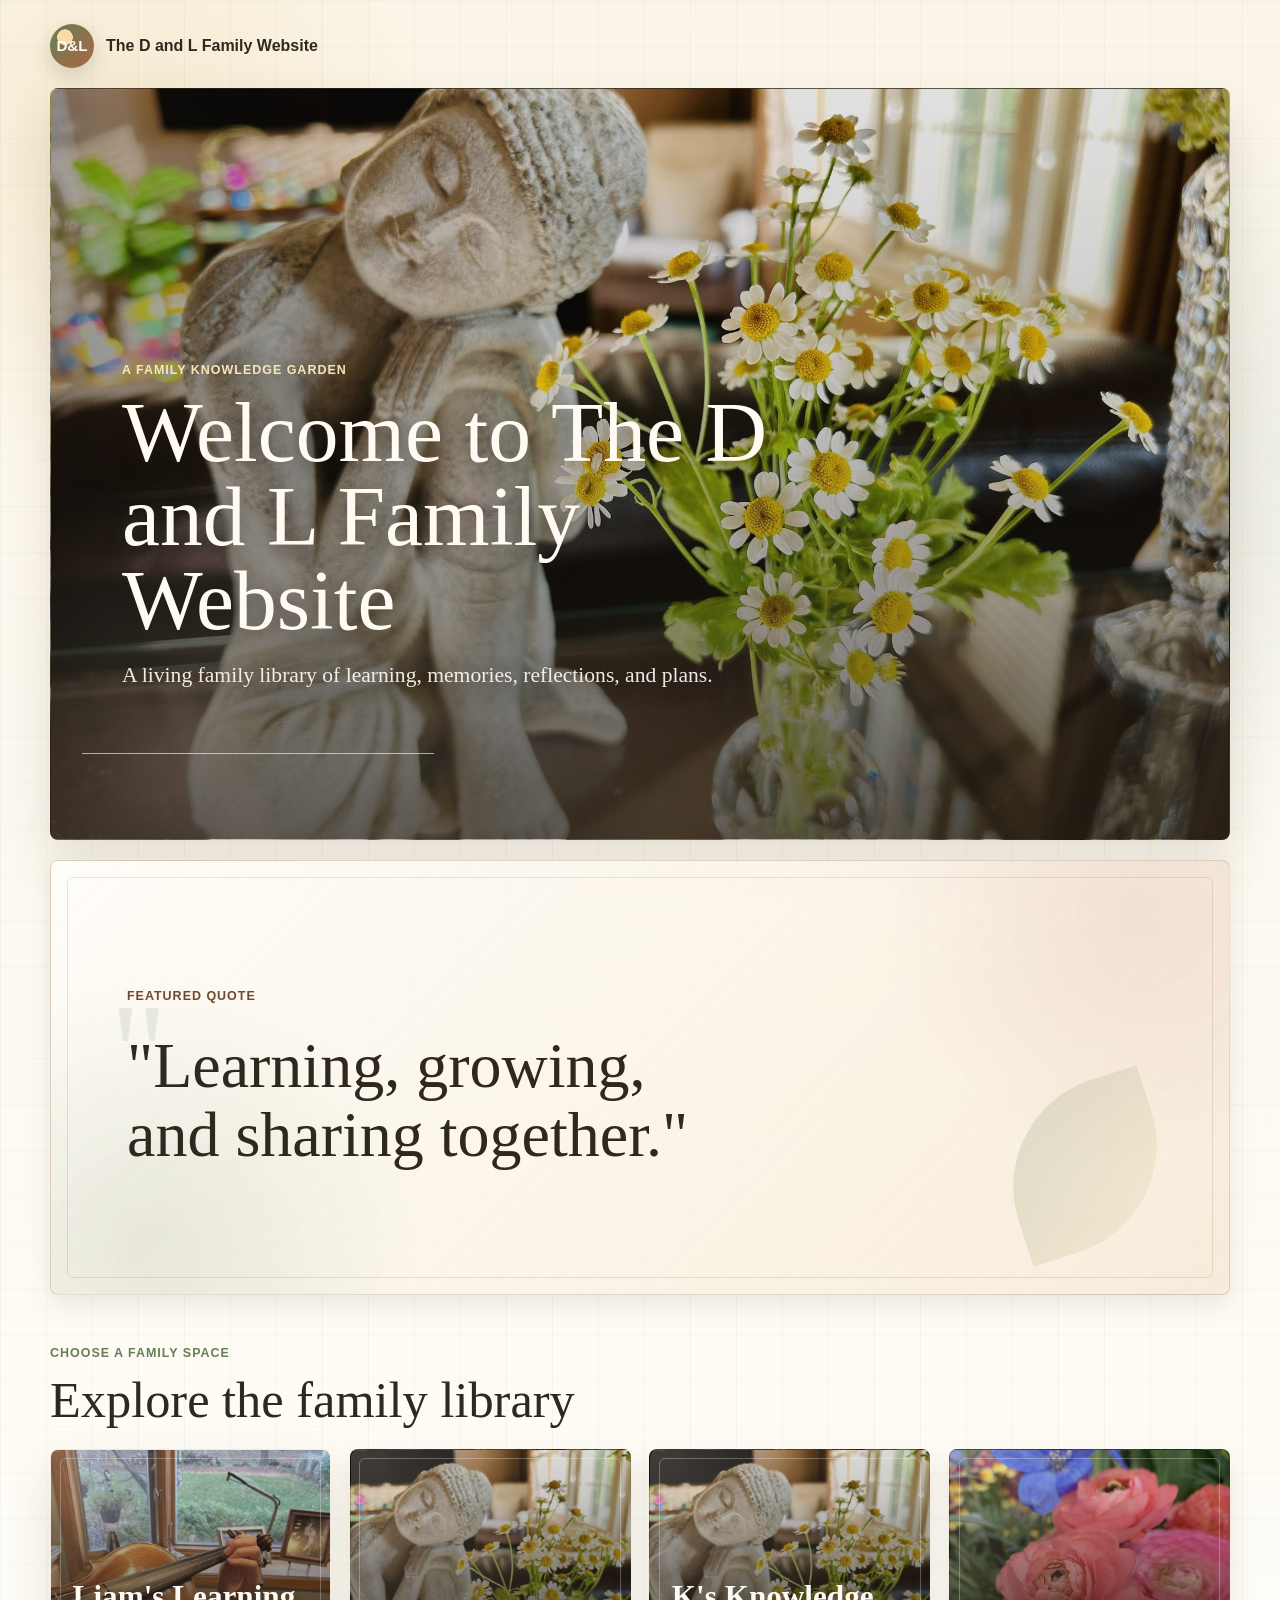
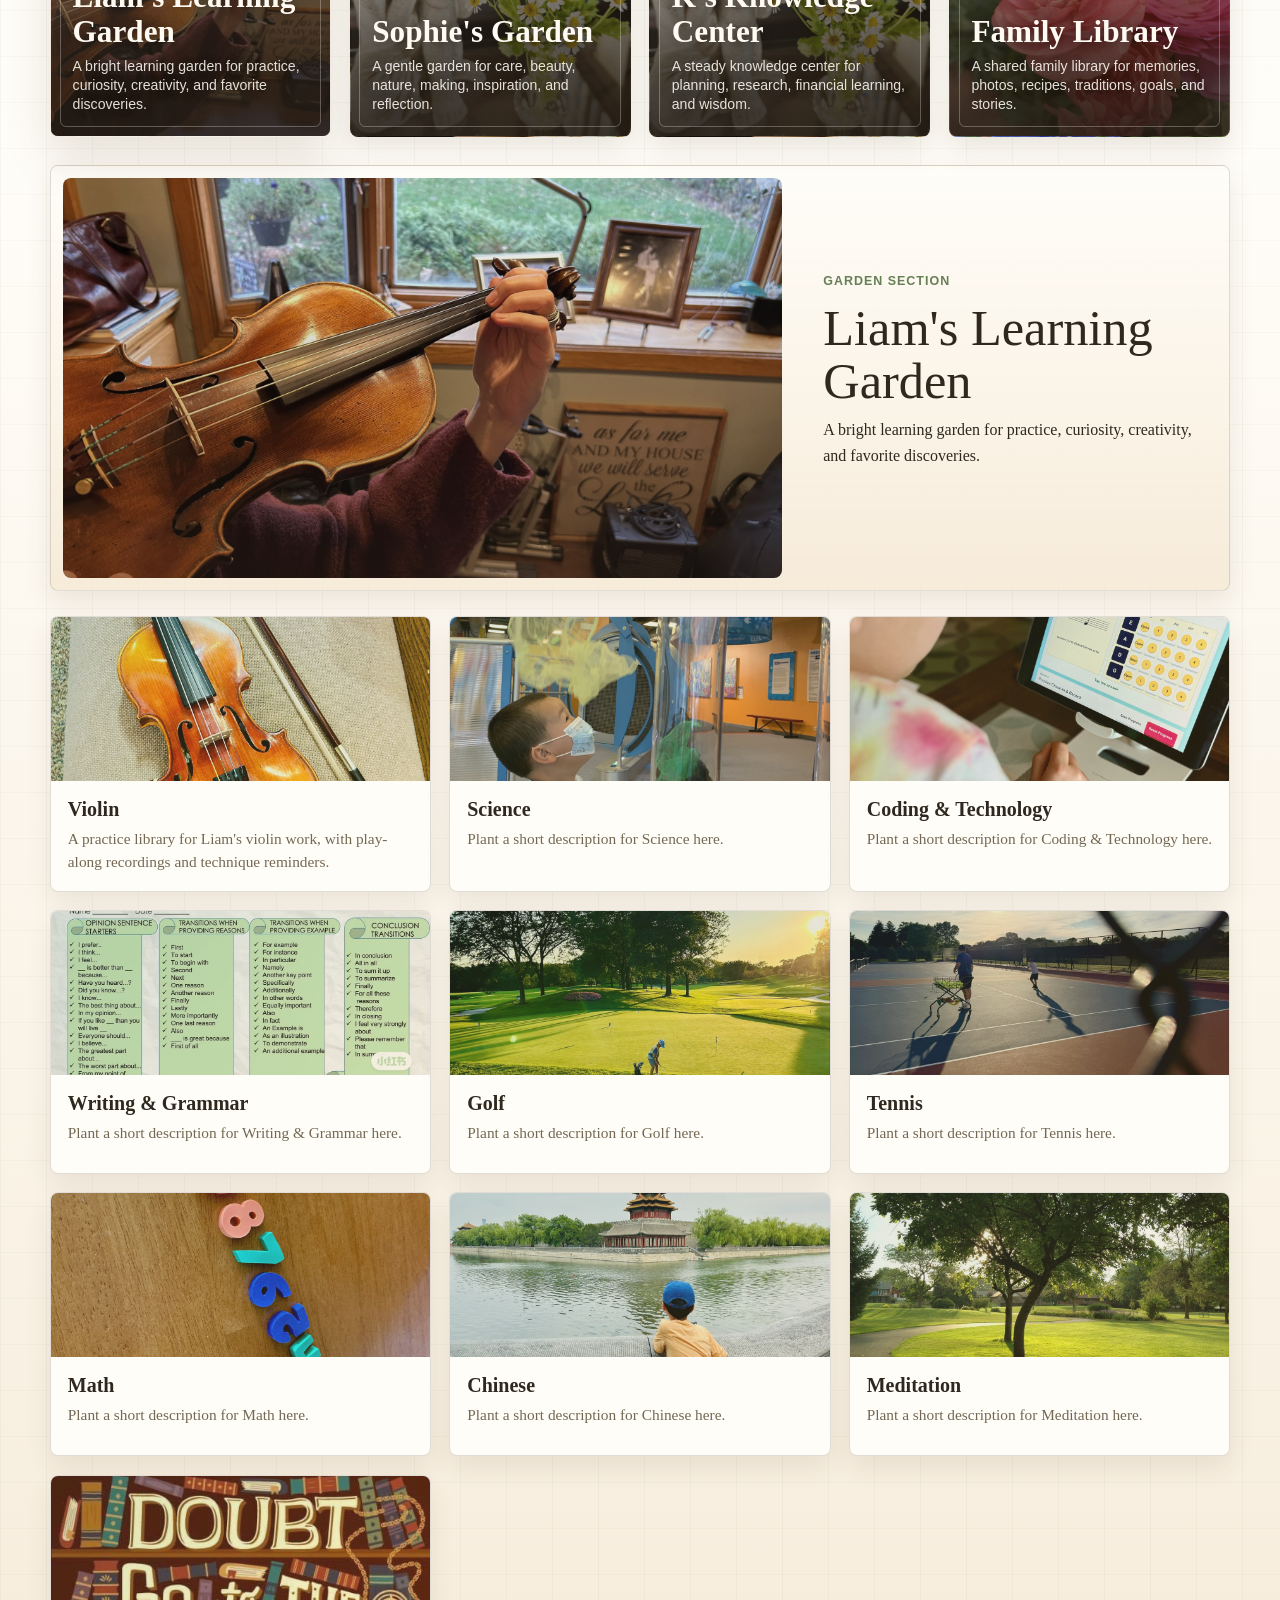
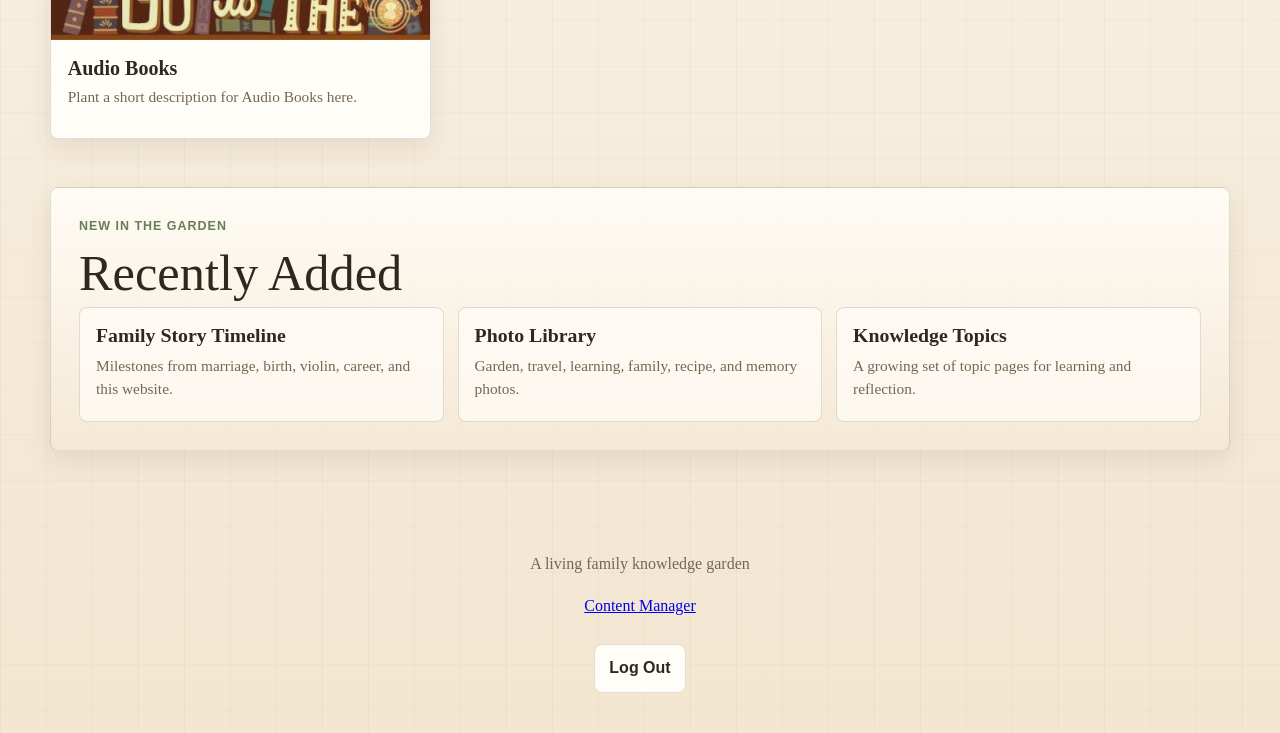
==== commit f57feaef: "Add files via upload" ====
--- a/index.html
+++ b/index.html
@@ -101,6 +101,11 @@
         </div>
 
         <div class="resource-layout">
+          <section class="resource-section practice-library-section" id="practice-library-section" aria-labelledby="practice-library-title" hidden>
+            <h3 id="practice-library-title">Practice Library</h3>
+            <div class="practice-library-list" id="practice-library-list"></div>
+          </section>
+
           <section class="resource-section" aria-labelledby="videos-title">
             <h3 id="videos-title">Videos</h3>
             <div class="resource-grid" id="video-list"></div>
--- a/styles.css
+++ b/styles.css
@@ -760,6 +760,440 @@
   display: block;
 }
 
+.practice-library-list {
+  display: grid;
+  gap: 1.1rem;
+}
+
+.violin-practice-library,
+.violin-practice-home {
+  display: grid;
+  gap: 1rem;
+}
+
+.practice-section-intro {
+  margin: -0.35rem 0 1rem;
+  color: var(--muted);
+  font-family: var(--sans);
+  font-size: 0.94rem;
+  line-height: 1.55;
+}
+
+.practice-section-card {
+  padding: clamp(1rem, 2.5vw, 1.25rem);
+  border: 1px solid var(--line);
+  border-radius: var(--radius);
+  background:
+    linear-gradient(180deg, rgba(255, 253, 248, 0.96), rgba(245, 232, 212, 0.48));
+  box-shadow: 0 10px 22px rgba(76, 54, 31, 0.08);
+}
+
+.practice-section-card h4 {
+  margin: 0 0 0.8rem;
+  color: var(--accent-dark);
+  font-size: clamp(1.25rem, 3vw, 1.7rem);
+  line-height: 1.15;
+  font-weight: 500;
+}
+
+.practice-group-list {
+  display: grid;
+  gap: 1rem;
+}
+
+.practice-group h5 {
+  margin: 0 0 0.55rem;
+  color: var(--leaf);
+  font-family: var(--sans);
+  font-size: 0.86rem;
+  font-weight: 800;
+  letter-spacing: 0.06em;
+  text-transform: uppercase;
+}
+
+.practice-card-grid {
+  display: grid;
+  gap: 0.75rem;
+}
+
+.compact-practice-card {
+  align-content: start;
+  display: grid;
+  gap: 0.75rem;
+}
+
+.practice-card {
+  min-height: 5.5rem;
+  padding: 0.95rem;
+  border: 1px solid rgba(72, 56, 37, 0.14);
+  border-radius: var(--radius);
+  background: rgba(255, 253, 248, 0.82);
+  box-shadow: 0 8px 18px rgba(76, 54, 31, 0.06);
+}
+
+.practice-video-card {
+  display: grid;
+  gap: 0.65rem;
+}
+
+.practice-technique-card {
+  display: grid;
+  gap: 0.55rem;
+}
+
+.technique-meta {
+  display: flex;
+  flex-wrap: wrap;
+  gap: 0.4rem;
+}
+
+.practice-action-button,
+.practice-close-button,
+.song-button {
+  border: 1px solid rgba(102, 127, 85, 0.24);
+  border-radius: var(--radius);
+  background: rgba(255, 253, 248, 0.86);
+  color: var(--accent-dark);
+  font-family: var(--sans);
+  font-weight: 800;
+  transition: transform 180ms ease, box-shadow 180ms ease, background 180ms ease;
+}
+
+.practice-action-button {
+  width: fit-content;
+  padding: 0.55rem 0.8rem;
+}
+
+.practice-action-button:hover,
+.practice-close-button:hover,
+.song-button:hover {
+  transform: translateY(-1px);
+  background: #fffdf8;
+  box-shadow: 0 8px 16px rgba(76, 54, 31, 0.08);
+}
+
+.practice-action-button:disabled {
+  cursor: not-allowed;
+  opacity: 0.6;
+  transform: none;
+  box-shadow: none;
+}
+
+.practice-close-button {
+  padding: 0.5rem 0.7rem;
+}
+
+.practice-video-drawer,
+.technique-inline-video,
+.violin-song-detail {
+  margin-top: 0.9rem;
+}
+
+.open-practice-video {
+  display: grid;
+  gap: 0.75rem;
+  padding: 0.85rem;
+  border: 1px solid rgba(102, 127, 85, 0.22);
+  border-radius: var(--radius);
+  background: rgba(255, 253, 248, 0.9);
+  box-shadow: 0 10px 22px rgba(76, 54, 31, 0.08);
+}
+
+.open-practice-video-header {
+  display: flex;
+  align-items: start;
+  justify-content: space-between;
+  gap: 0.85rem;
+}
+
+.open-practice-video-header div {
+  display: grid;
+  gap: 0.35rem;
+}
+
+.open-practice-video a {
+  color: var(--accent-dark);
+  font-family: var(--sans);
+  font-weight: 800;
+  overflow-wrap: anywhere;
+}
+
+.one-by-one-books,
+.technique-level-list {
+  display: grid;
+  gap: 1rem;
+}
+
+.one-by-one-books {
+  align-items: start;
+}
+
+.technique-filter-panel {
+  display: grid;
+  gap: 0.85rem;
+  margin-bottom: 1rem;
+  padding: 0.85rem;
+  border: 1px solid rgba(102, 127, 85, 0.18);
+  border-radius: var(--radius);
+  background: rgba(255, 253, 248, 0.68);
+}
+
+.technique-search-label {
+  display: grid;
+  gap: 0.35rem;
+  color: var(--leaf);
+  font-family: var(--sans);
+  font-size: 0.82rem;
+  font-weight: 800;
+  letter-spacing: 0.04em;
+  text-transform: uppercase;
+}
+
+.technique-search-label input {
+  width: 100%;
+  border: 1px solid rgba(72, 56, 37, 0.18);
+  border-radius: var(--radius);
+  background: #fffdf8;
+  color: var(--ink);
+  font-family: var(--sans);
+  font-size: 1rem;
+  padding: 0.7rem 0.8rem;
+}
+
+.filter-group {
+  display: flex;
+  align-items: center;
+  flex-wrap: wrap;
+  gap: 0.45rem;
+}
+
+.filter-button {
+  min-height: 2.35rem;
+  border: 1px solid rgba(102, 127, 85, 0.24);
+  border-radius: 999px;
+  background: rgba(255, 253, 248, 0.82);
+  color: var(--accent-dark);
+  font-family: var(--sans);
+  font-size: 0.85rem;
+  font-weight: 800;
+  padding: 0.42rem 0.7rem;
+  transition: background 180ms ease, color 180ms ease, border-color 180ms ease, transform 180ms ease;
+}
+
+.filter-button:hover {
+  transform: translateY(-1px);
+}
+
+.filter-button.active {
+  border-color: rgba(102, 127, 85, 0.55);
+  background: rgba(102, 127, 85, 0.14);
+  color: var(--leaf);
+}
+
+.empty-filter-message {
+  padding: 1rem;
+  border: 1px dashed rgba(102, 127, 85, 0.3);
+  border-radius: var(--radius);
+  background: rgba(255, 253, 248, 0.64);
+  color: var(--muted);
+  font-family: var(--sans);
+}
+
+.song-book-card,
+.technique-level-card {
+  padding: 0.9rem;
+  border: 1px solid rgba(72, 56, 37, 0.14);
+  border-radius: var(--radius);
+  background: rgba(255, 253, 248, 0.72);
+}
+
+.song-book-card {
+  display: grid;
+  gap: 0.75rem;
+  transition: border-color 180ms ease, background 180ms ease, box-shadow 180ms ease;
+}
+
+.song-book-card.active {
+  border-color: rgba(102, 127, 85, 0.38);
+  background: rgba(255, 253, 248, 0.92);
+  box-shadow: 0 10px 20px rgba(76, 54, 31, 0.08);
+}
+
+.song-book-toggle {
+  display: flex;
+  align-items: center;
+  justify-content: space-between;
+  gap: 0.75rem;
+  width: 100%;
+  min-height: 3.1rem;
+  border: 0;
+  border-radius: calc(var(--radius) - 4px);
+  background: transparent;
+  color: var(--leaf);
+  font-family: var(--sans);
+  font-weight: 800;
+  padding: 0;
+  text-align: left;
+}
+
+.song-book-toggle span {
+  font-size: 0.98rem;
+}
+
+.song-book-toggle small {
+  flex: 0 0 auto;
+  border-radius: 999px;
+  background: rgba(102, 127, 85, 0.13);
+  color: var(--accent-dark);
+  font-size: 0.74rem;
+  padding: 0.22rem 0.5rem;
+}
+
+.song-book-card h5,
+.technique-level-heading h5 {
+  margin: 0 0 0.7rem;
+  color: var(--leaf);
+  font-family: var(--sans);
+  font-size: 0.95rem;
+  font-weight: 800;
+}
+
+.song-list {
+  display: grid;
+  gap: 0.5rem;
+  padding-top: 0.72rem;
+  border-top: 1px dashed rgba(102, 127, 85, 0.24);
+}
+
+.song-button {
+  width: 100%;
+  padding: 0.65rem 0.75rem;
+  text-align: left;
+}
+
+.technique-level-heading {
+  display: flex;
+  align-items: center;
+  flex-wrap: wrap;
+  gap: 0.55rem;
+  margin-bottom: 0.8rem;
+}
+
+.technique-level-heading h5 {
+  margin-bottom: 0;
+}
+
+.technique-video-slots,
+.technique-video-list {
+  display: grid;
+  gap: 0.55rem;
+  margin-top: 0.25rem;
+  padding-top: 0.7rem;
+  border-top: 1px dashed rgba(102, 127, 85, 0.28);
+}
+
+.technique-video-slots p {
+  margin: 0;
+  color: var(--muted);
+  font-family: var(--sans);
+  font-size: 0.9rem;
+}
+
+.technique-description,
+.technique-notes,
+.video-choice-note {
+  margin: 0;
+  color: var(--muted);
+  font-family: var(--sans);
+  font-size: 0.92rem;
+  line-height: 1.55;
+}
+
+.technique-key-points {
+  display: grid;
+  gap: 0.45rem;
+  padding: 0.65rem 0.7rem;
+  border-radius: calc(var(--radius) - 4px);
+  background: rgba(245, 232, 212, 0.38);
+}
+
+.technique-key-points ul {
+  display: grid;
+  gap: 0.28rem;
+  margin: 0;
+  padding-left: 1.05rem;
+  color: var(--muted);
+  font-family: var(--sans);
+  font-size: 0.9rem;
+  line-height: 1.45;
+}
+
+.technique-notes {
+  padding-top: 0.6rem;
+  border-top: 1px dashed rgba(102, 127, 85, 0.24);
+}
+
+.technique-notes strong,
+.video-choice-note strong {
+  color: var(--accent-dark);
+}
+
+.technique-video-card {
+  display: grid;
+  gap: 0.55rem;
+  padding: 0.75rem;
+  border-radius: var(--radius);
+  background: rgba(245, 232, 212, 0.42);
+}
+
+.technique-video-card a {
+  color: var(--accent-dark);
+  font-family: var(--sans);
+  font-weight: 800;
+  overflow-wrap: anywhere;
+}
+
+.practice-card strong {
+  display: block;
+}
+
+.practice-card a {
+  color: var(--accent-dark);
+  font-family: var(--sans);
+  font-weight: 800;
+  overflow-wrap: anywhere;
+}
+
+.practice-type {
+  display: inline-flex;
+  width: fit-content;
+  padding: 0.22rem 0.55rem;
+  border-radius: 999px;
+  background: rgba(102, 127, 85, 0.14);
+  color: var(--leaf);
+  font-family: var(--sans);
+  font-size: 0.74rem;
+  font-weight: 800;
+  letter-spacing: 0.04em;
+  text-transform: uppercase;
+}
+
+@media (min-width: 720px) {
+  .practice-card-grid {
+    grid-template-columns: repeat(2, minmax(0, 1fr));
+  }
+
+  .one-by-one-books {
+    grid-template-columns: repeat(3, minmax(0, 1fr));
+  }
+}
+
+@media (min-width: 980px) {
+  .practice-card-grid {
+    grid-template-columns: repeat(3, minmax(0, 1fr));
+  }
+}
+
 .photo-card {
   display: grid;
   gap: 0.65rem;
